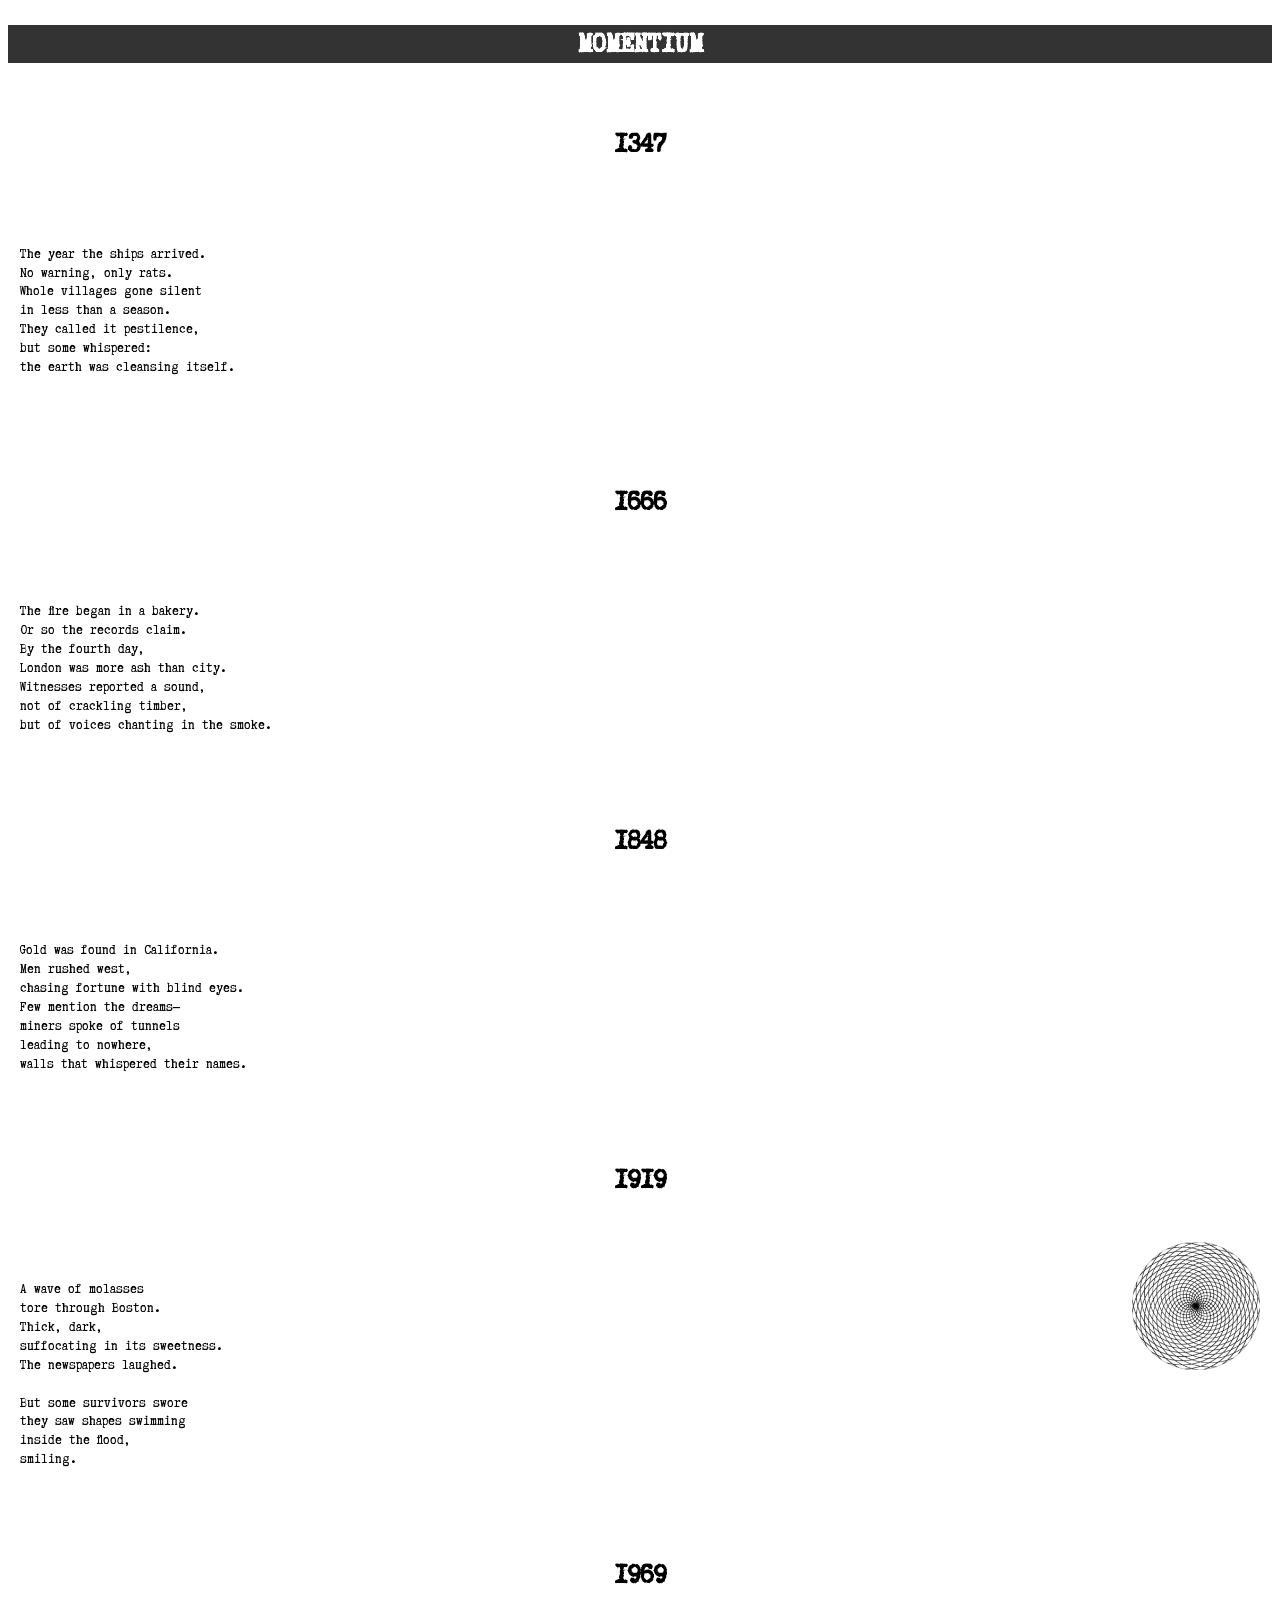
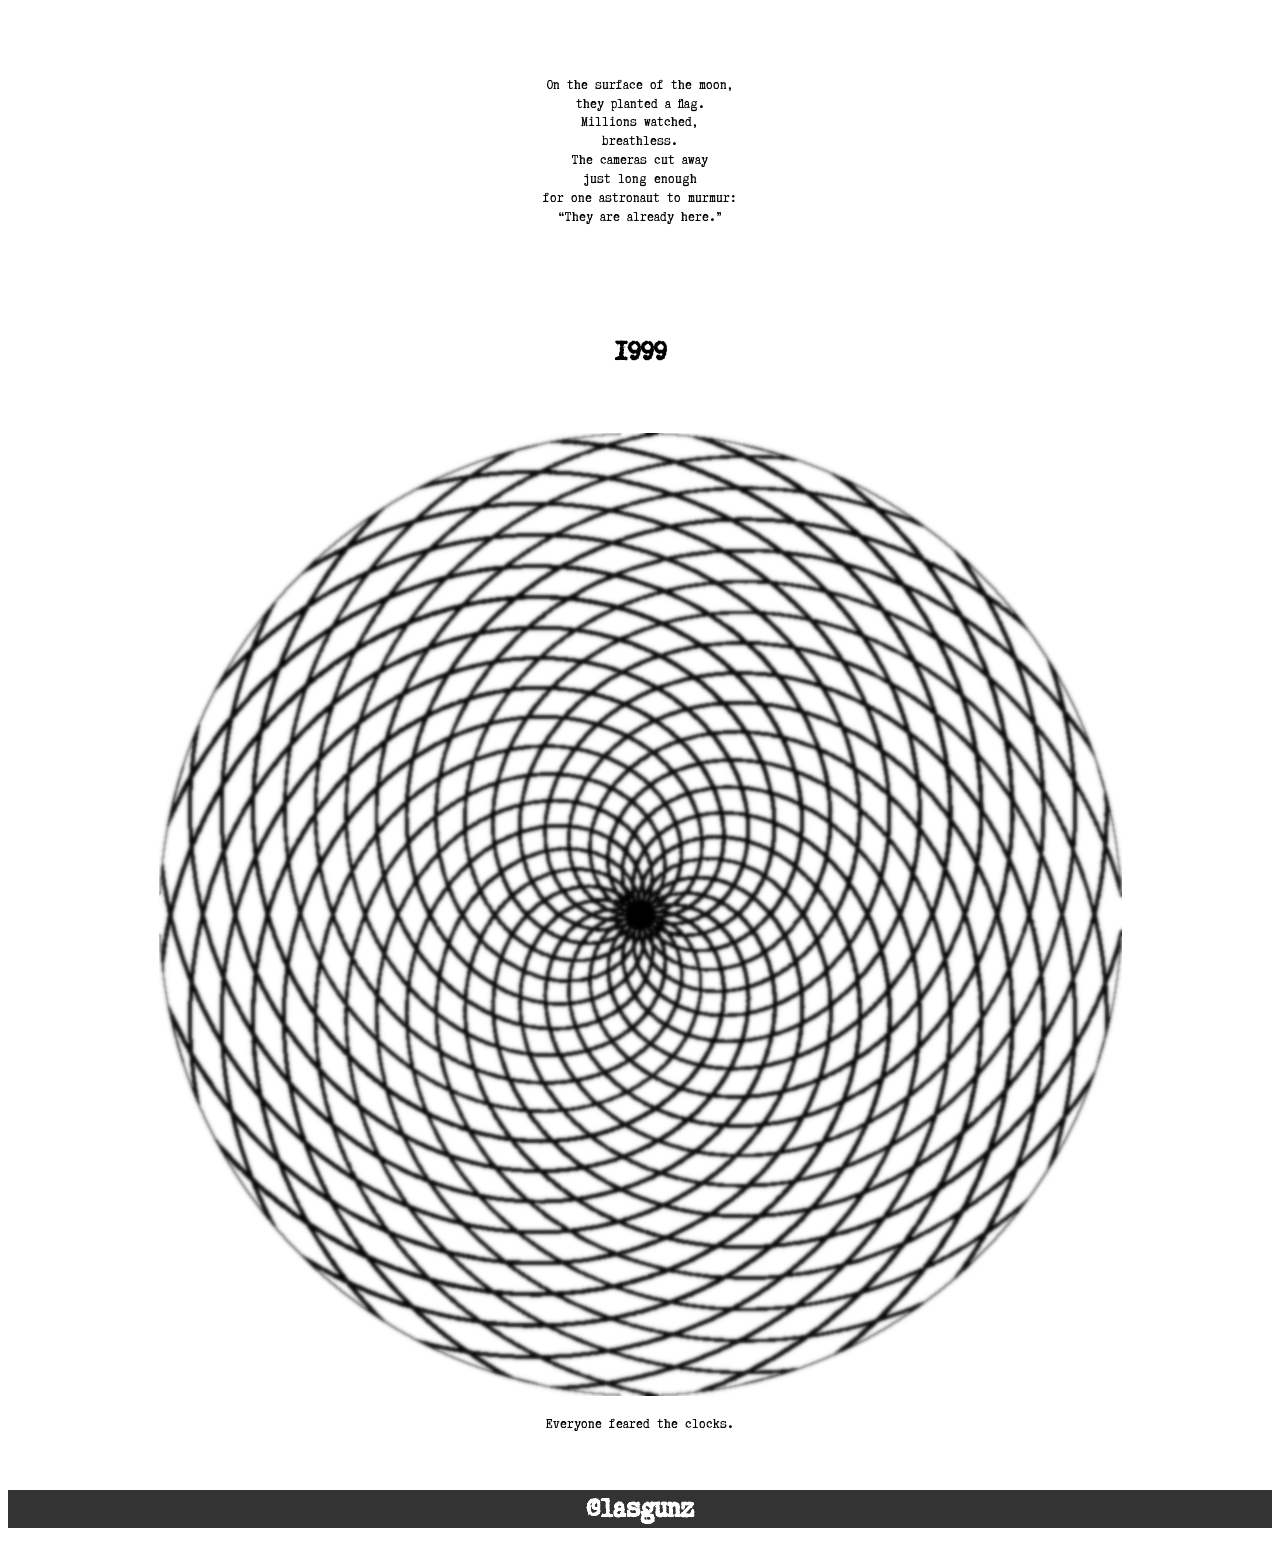
==== zines/Momentium/Momentium.html @ e8995d37 "Add files via upload" ====
<!doctype html>
<html lang="en">
<head>
  <meta charset="utf-8" />
  <title>Momentium Zine</title>
  <meta name="viewport" content="width=device-width, initial-scale=1">
  <meta name="description" content="Short one-paragraph description of this zine. It is indeed a Zine.">
<meta name="zine:cover" content="covers/cover.jpg">
  <link rel="stylesheet" href="../../zine.css">
  <style>
  /* load your typewriter font */
  @font-face {
    font-family: "poem-font";
    src: url("TTWPGOTT.ttf") format("truetype");
	font-style: normal;
	font-display: swap;
  }
  
  .zine { font-family: "poem-font", monospace; }

  body {
    line-height: 1.25;  /* keep it airy */
  }
  
  p, pre { font-family: poem-font, monospace; font-size: 4mm; text-align: justify;}
  h1 { font-family: poem-font, monospace; font-size: 8mm; }
  
  article pre {
    white-space: pre-wrap;
    overflow-wrap: anywhere;
    margin: 0;
    padding: 0.75rem;
    box-sizing: border-box;
  }

  @media print {
    article pre {
      font-size: 4mm;   /* stays fixed for print */
      padding: 1rem;    /* extra margin space when printing */
    }
  }
  </style>
</head>
<body>
  <main class="zine">

    <!-- Page 1 -->
    <article style="background: url(image.png) center center/cover no-repeat;   filter: grayscale(0.9) brightness(1.5); ">
      <h1 style="grid-area: 3/3/7/14; display: flex; justify-content: center; align-items: center; background-color: #222; color: #eee;">MOMENTIUM</h1>
    </article>

    <!-- Page 2 -->
    <article>
      <pre style="grid-area:1/1/15/21;">
<h1 style="text-align: center">1347</h1>


The year the ships arrived.
No warning, only rats.
Whole villages gone silent
in less than a season.
They called it pestilence,
but some whispered:
the earth was cleansing itself.

      </pre>
    </article>

    <!-- Page 3 -->
    <article>
      <pre style="grid-area:1/1/15/21;">
	  <h1 style="text-align: center">1666</h1>
	  
	  
The fire began in a bakery.
Or so the records claim.
By the fourth day,
London was more ash than city.
Witnesses reported a sound,
not of crackling timber,
but of voices chanting in the smoke.
      </pre>
    </article>

    <!-- Page 4 -->
    <article>
      <pre style="grid-area:1/1/15/21; ">
	  <h1 style="text-align: center">1848</h1>


Gold was found in California.
Men rushed west,
chasing fortune with blind eyes.
Few mention the dreams—
miners spoke of tunnels
leading to nowhere,
walls that whispered their names.
      </pre>
    </article>

    <!-- Page 5 -->
    <article>
      <pre style="grid-area:1/1/15/21; text-align: left">
	  <h1 style="text-align: center">1919</h1>
	  		<img
		  src="image.png"
		  alt="short descriptive alt text"
		  style="
			float: right;
			width: 30%;         /* or a fixed max-width (e.g., 8rem) */
			max-width: 8rem;    /* caps size on wide pages */
			height: auto;
			margin: 0 0 .5rem .75rem;  /* space between image and text */
			object-fit: contain;
			shape-outside: inset(0 round .25rem); /* smoother wrap (supported in modern browsers) */
			clip-path: inset(0 round .25rem);     /* matches rounded wrap shape */
			filter: grayscale(0.9) brightness(1.5);
		  "
		/>
		
A wave of molasses
tore through Boston.
Thick, dark,
suffocating in its sweetness.
The newspapers laughed.

But some survivors swore
they saw shapes swimming
inside the flood,
smiling.
      </pre>
    </article>

    <!-- Page 6 -->
    <article>
      <pre style="grid-area:1/1/15/21; padding:0.75rem; box-sizing:border-box; text-align: center;">
	  <h1 style="text-align: center">1969</h1>


On the surface of the moon,
they planted a flag.
Millions watched,
breathless.
The cameras cut away
just long enough
for one astronaut to murmur:
“They are already here.”
<div style="clear: both;"></div>
      </pre>
    </article>

    <!-- Page 7 -->
    <article>
      <pre style="grid-area:1/1/15/21; text-align: center;">
	  <h1 style="text-align: center">1999</h1>
    <img
      src="image.png"
      alt="short descriptive alt text"
	  style="
		max-width: 80%;
		max-height: 80%;
		width: auto;
		height: auto;
		object-fit: contain;
		display: block;
		margin: 0 auto;   /* centers it horizontally */
		filter: grayscale(0.9) brightness(1.5);
		"
    />
Everyone feared the clocks.
      </pre>
    </article>

    <!-- Page 8 (Back Cover) -->
      </article>

      <article style="background: url(image.png) center center/cover no-repeat; filter: grayscale(0.9) brightness(1.5);">
	  <h1 style="grid-area: 11/3/13/14; display: flex; justify-content: center; align-items: center; background-color: #222; color: #eee;">@lasgunz</h1>

      </article>

  </main>
</body>
</html>
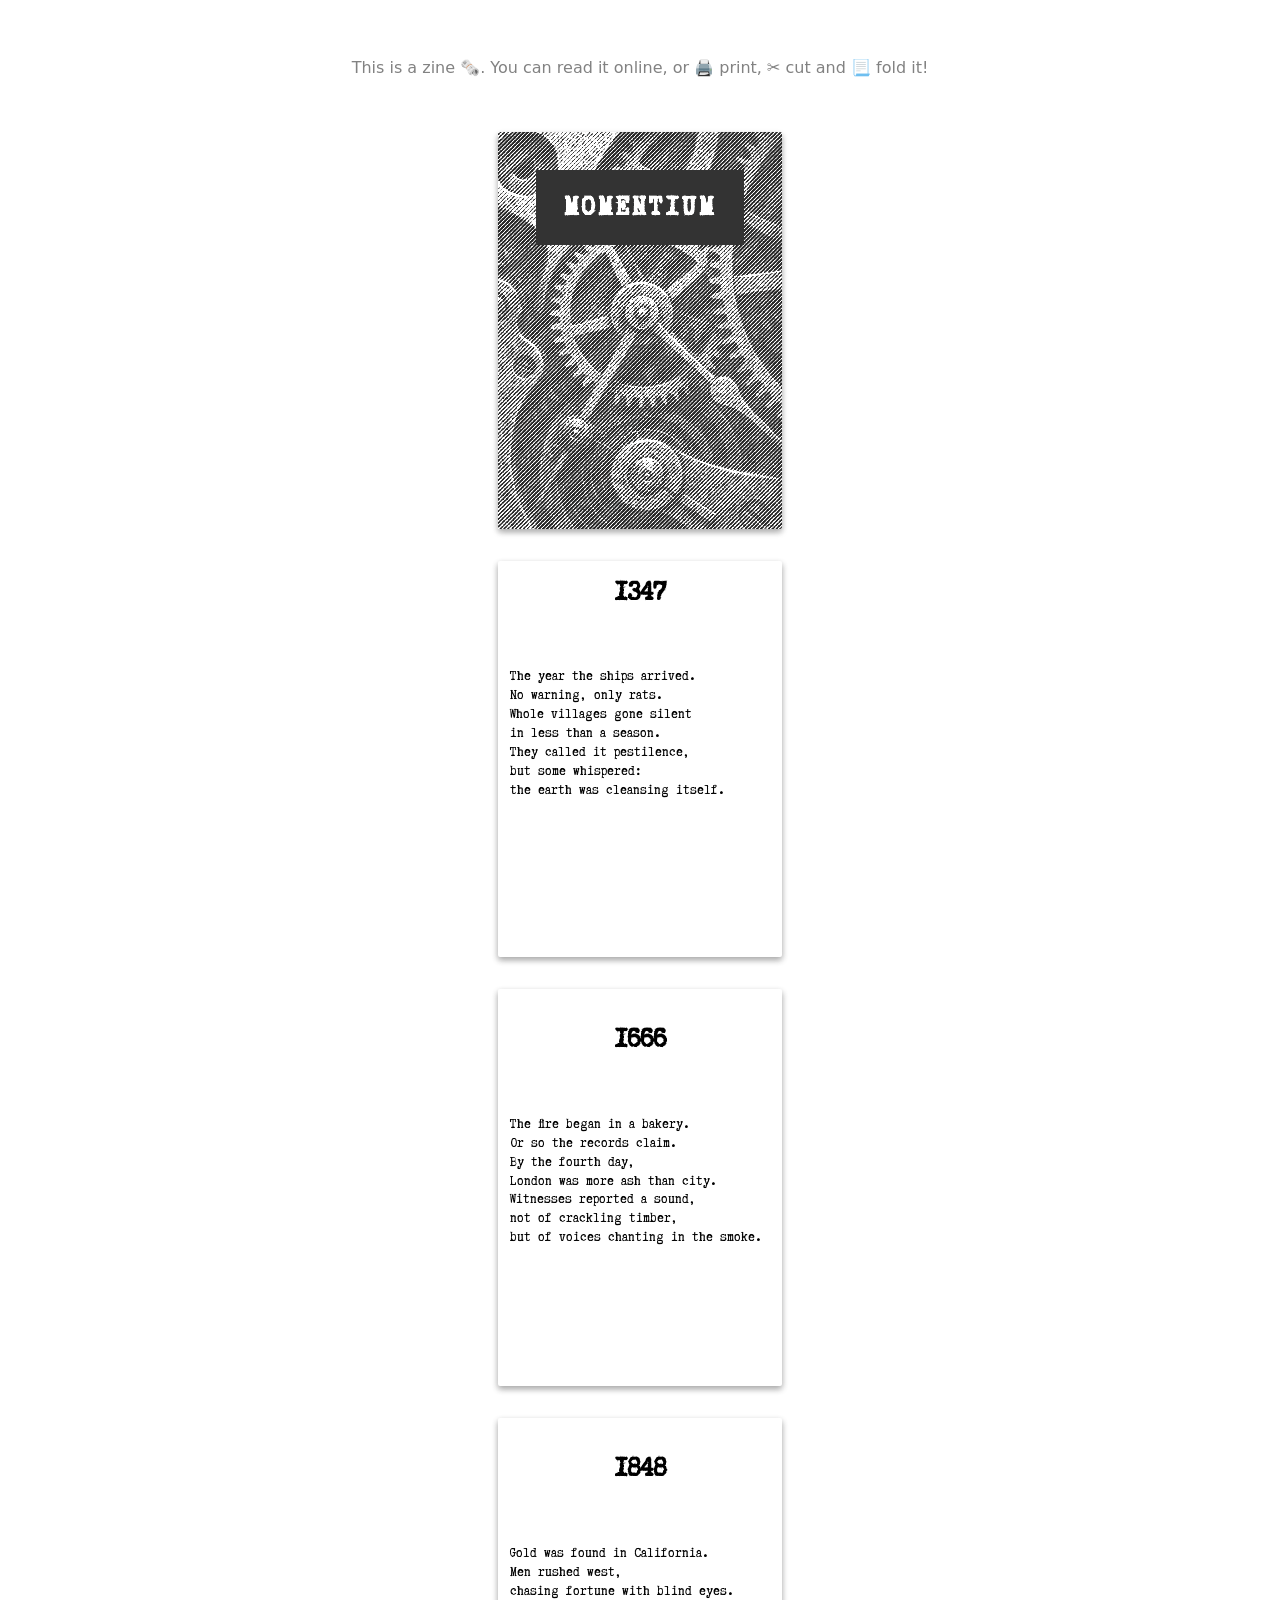
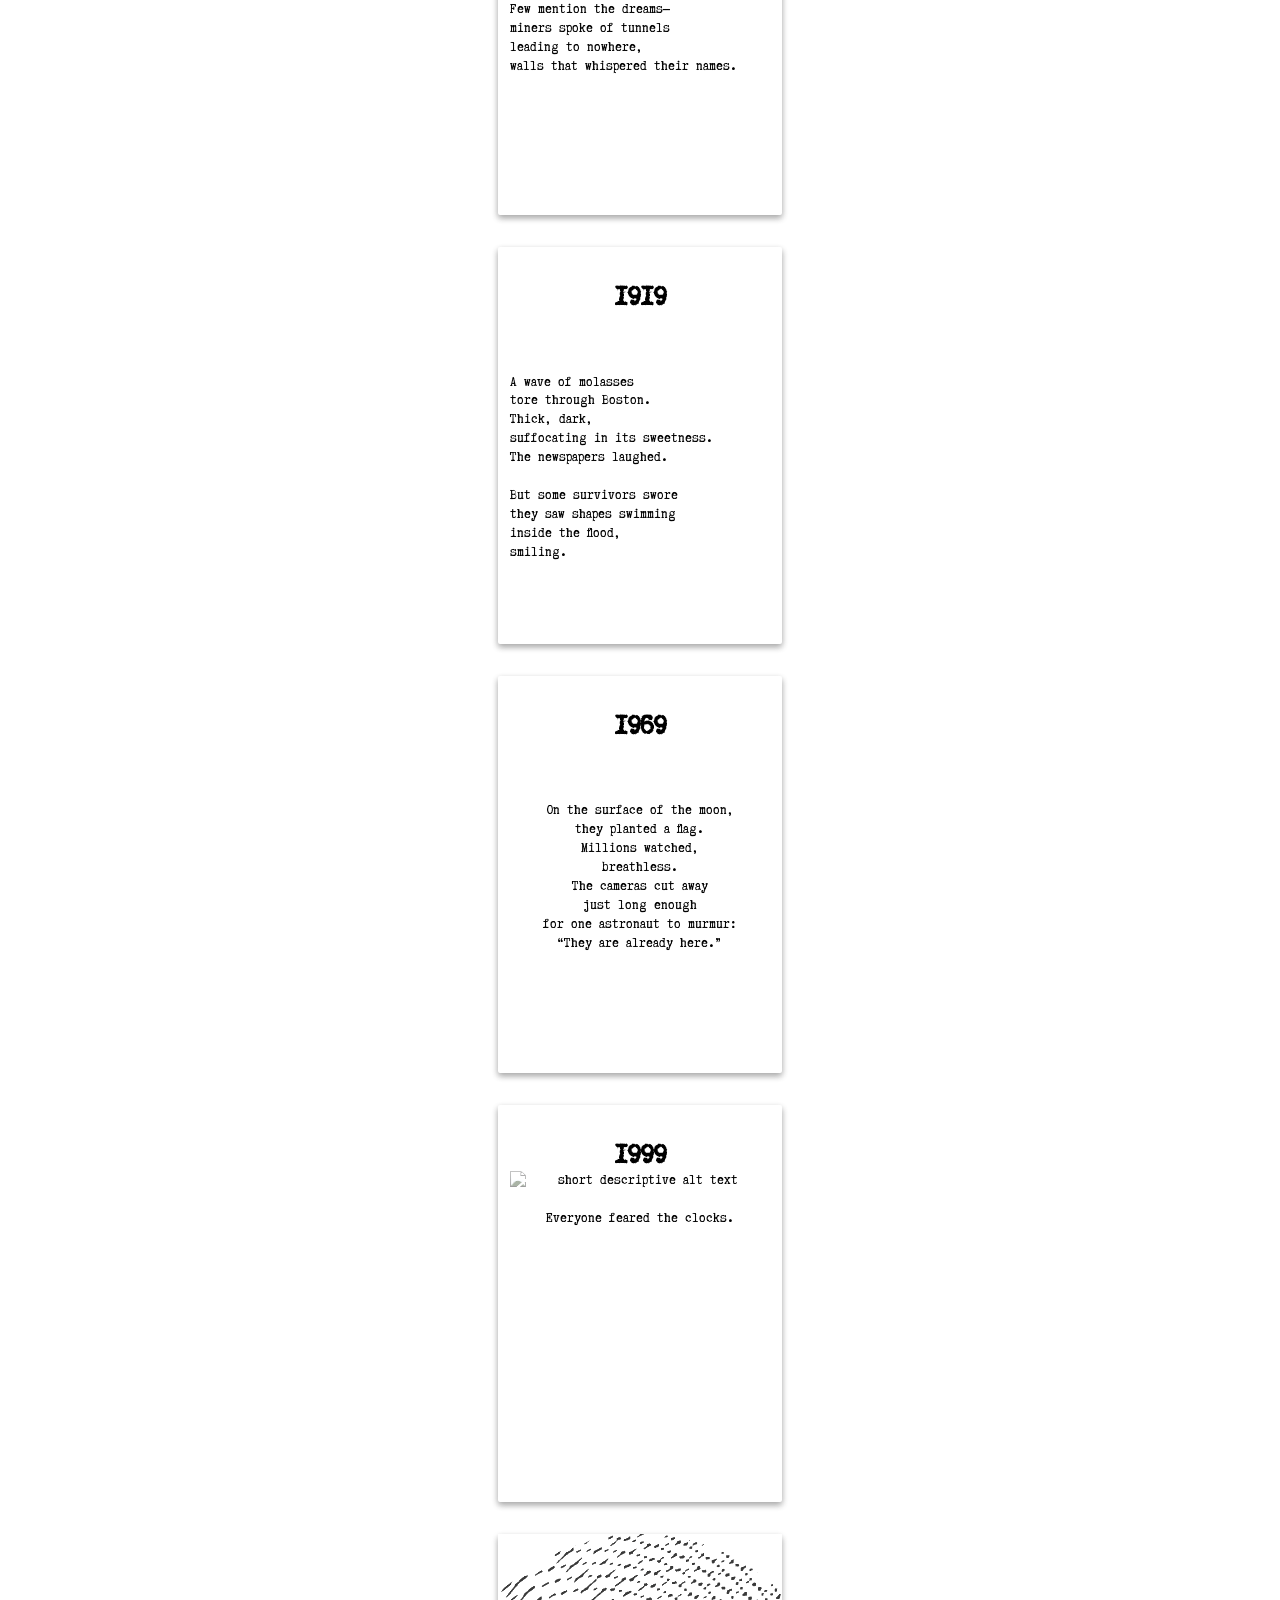
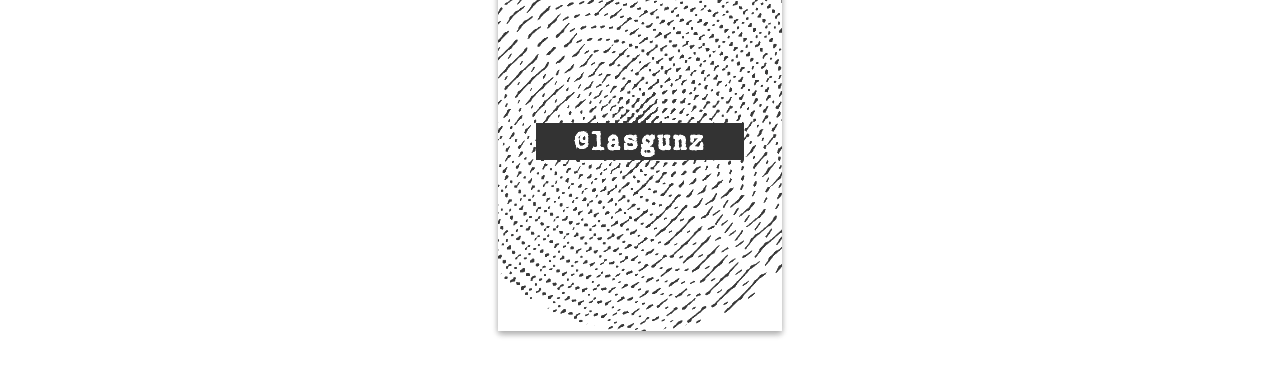
==== commit fe326dd3: "Add files via upload" ====
--- a/zines/Momentium/Momentium.html
+++ b/zines/Momentium/Momentium.html
@@ -5,7 +5,6 @@
   <title>Momentium Zine</title>
   <meta name="viewport" content="width=device-width, initial-scale=1">
   <meta name="description" content="Short one-paragraph description of this zine. It is indeed a Zine.">
-<meta name="zine:cover" content="covers/cover.jpg">
   <link rel="stylesheet" href="../../zine.css">
   <style>
   /* load your typewriter font */
@@ -45,8 +44,8 @@
   <main class="zine">
 
     <!-- Page 1 -->
-    <article style="background: url(image.png) center center/cover no-repeat;   filter: grayscale(0.9) brightness(1.5); ">
-      <h1 style="grid-area: 3/3/7/14; display: flex; justify-content: center; align-items: center; background-color: #222; color: #eee;">MOMENTIUM</h1>
+    <article style="background: url(front3.png) center center/cover no-repeat;   filter: grayscale(0.9) brightness(1.5); ">
+      <h1 style="grid-area: 3/3/7/14; display: flex; justify-content: center; align-items: center; background-color: #222; color: #eee; letter-spacing: 0.1em;">MOMENTIUM</h1>
     </article>
 
     <!-- Page 2 -->
@@ -102,21 +101,7 @@
     <article>
       <pre style="grid-area:1/1/15/21; text-align: left">
 	  <h1 style="text-align: center">1919</h1>
-	  		<img
-		  src="image.png"
-		  alt="short descriptive alt text"
-		  style="
-			float: right;
-			width: 30%;         /* or a fixed max-width (e.g., 8rem) */
-			max-width: 8rem;    /* caps size on wide pages */
-			height: auto;
-			margin: 0 0 .5rem .75rem;  /* space between image and text */
-			object-fit: contain;
-			shape-outside: inset(0 round .25rem); /* smoother wrap (supported in modern browsers) */
-			clip-path: inset(0 round .25rem);     /* matches rounded wrap shape */
-			filter: grayscale(0.9) brightness(1.5);
-		  "
-		/>
+
 		
 A wave of molasses
 tore through Boston.
@@ -154,17 +139,17 @@
       <pre style="grid-area:1/1/15/21; text-align: center;">
 	  <h1 style="text-align: center">1999</h1>
     <img
-      src="image.png"
+      src="watch.png"
       alt="short descriptive alt text"
 	  style="
-		max-width: 80%;
-		max-height: 80%;
+		max-width: 105%;
+		max-height: 105%;
 		width: auto;
 		height: auto;
 		object-fit: contain;
 		display: block;
-		margin: 0 auto;   /* centers it horizontally */
-		filter: grayscale(0.9) brightness(1.5);
+		margin: -40px auto 0; /* negative top margin pulls it up */
+		filter: grayscale(0.9) brightness(1.2);
 		"
     />
 Everyone feared the clocks.
@@ -175,7 +160,7 @@
       </article>
 
       <article style="background: url(image.png) center center/cover no-repeat; filter: grayscale(0.9) brightness(1.5);">
-	  <h1 style="grid-area: 11/3/13/14; display: flex; justify-content: center; align-items: center; background-color: #222; color: #eee;">@lasgunz</h1>
+	  <h1 style="grid-area: 11/3/13/14; display: flex; justify-content: center; align-items: center; background-color: #222; color: #eee; letter-spacing: 0.1em;">@lasgunz</h1>
 
       </article>
 
--- a/zine.css
+++ b/zine.css
@@ -0,0 +1,63 @@
+/* Minimal CSS reset */
+* { margin: 0; padding: 0; box-sizing: border-box; }
+
+/* Common styles: zine is a grid with some gap between pages */
+.zine { display: grid; padding: 1mm; gap: 2mm; }
+/* Pages are also 21x15 grids to roughly fit A4/Letter aspect ratio */
+.zine > * {
+	display: grid;
+	grid-template-columns: repeat(15, 5mm);
+	grid-template-rows: repeat(21, 5mm);
+	background-color: white;
+	width: 75mm;         /* 15 × 5mm */
+	height: 105mm;       /* 21 × 5mm */
+	overflow: hidden;    /* prevent accidental expansion */
+}
+
+@media (prefers-color-scheme: dark) { body { background-color: #424242; } }
+
+@media screen {
+	/* On screen all pages go vertically in the middle of the screen */
+	.zine {
+		grid-template-areas: "p1" "p2" "p3" "p4" "p5" "p6" "p7" "p8";
+		justify-items: center;
+		gap: 2rem;
+		margin: 2rem;
+	}
+	.zine::before {
+		font-family: system-ui, sans-serif;
+		content: "This is a zine 🗞️. You can read it online, or 🖨️ print, ✂️ cut and 📃 fold it!";
+		/*position: fixed;*/
+		/*display: block;*/
+		/*right: 1rem;*/
+		/*top: 1rem;*/
+		/*width: 10rem;*/
+		padding: 1rem 2rem;
+		line-height: 2rem;
+		color: #828282;
+	}
+	/* Pages drop shadow to appear natural */
+	.zine > * {
+		border-radius: 2px;
+		box-shadow: 0 3px 6px rgba(0,0,0,0.16), 0 3px 6px rgba(0,0,0,0.23);
+	}
+}
+
+@media print {
+	/* 8-page zine should be printed in landscape mode with no additional margins */
+	@page { size: landscape; margin: 0; bleed: 0; }
+	/* Zine has strange page ordering to make folding possible */
+	.zine { width: 100vw; height: 100vh; grid-template-areas: "p5 p4 p3 p2" "p6 p7 p8 p1"; }
+	/* Some pages have to be flipped 180 degrees */
+	.zine > :nth-child(5), .zine > :nth-child(4), .zine > :nth-child(3), .zine > :nth-child(2) {
+		transform: rotate(180deg);
+	}
+	.zine :nth-child(1) { grid-area: p1; }
+	.zine :nth-child(2) { grid-area: p2; }
+	.zine :nth-child(3) { grid-area: p3; }
+	.zine :nth-child(4) { grid-area: p4; }
+	.zine :nth-child(5) { grid-area: p5; }
+	.zine :nth-child(6) { grid-area: p6; }
+	.zine :nth-child(7) { grid-area: p7; }
+	.zine :nth-child(8) { grid-area: p8; }
+}
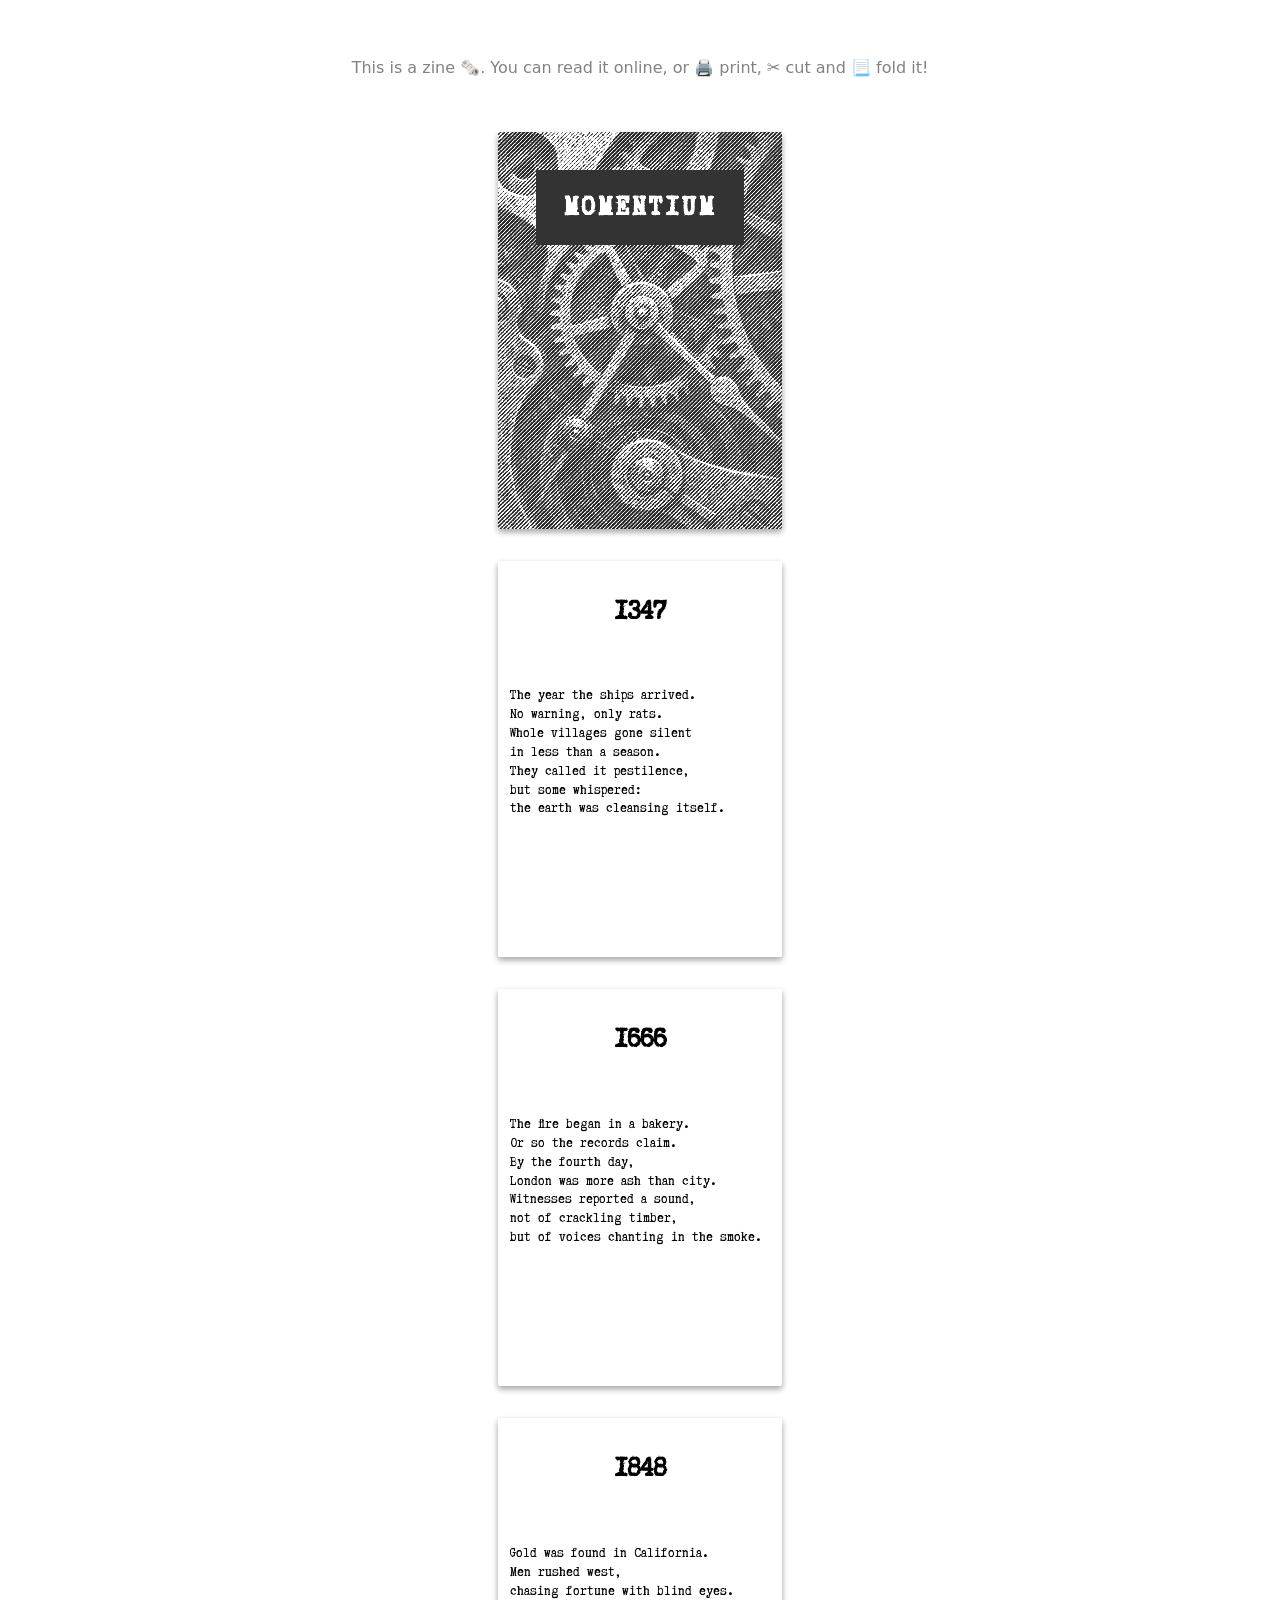
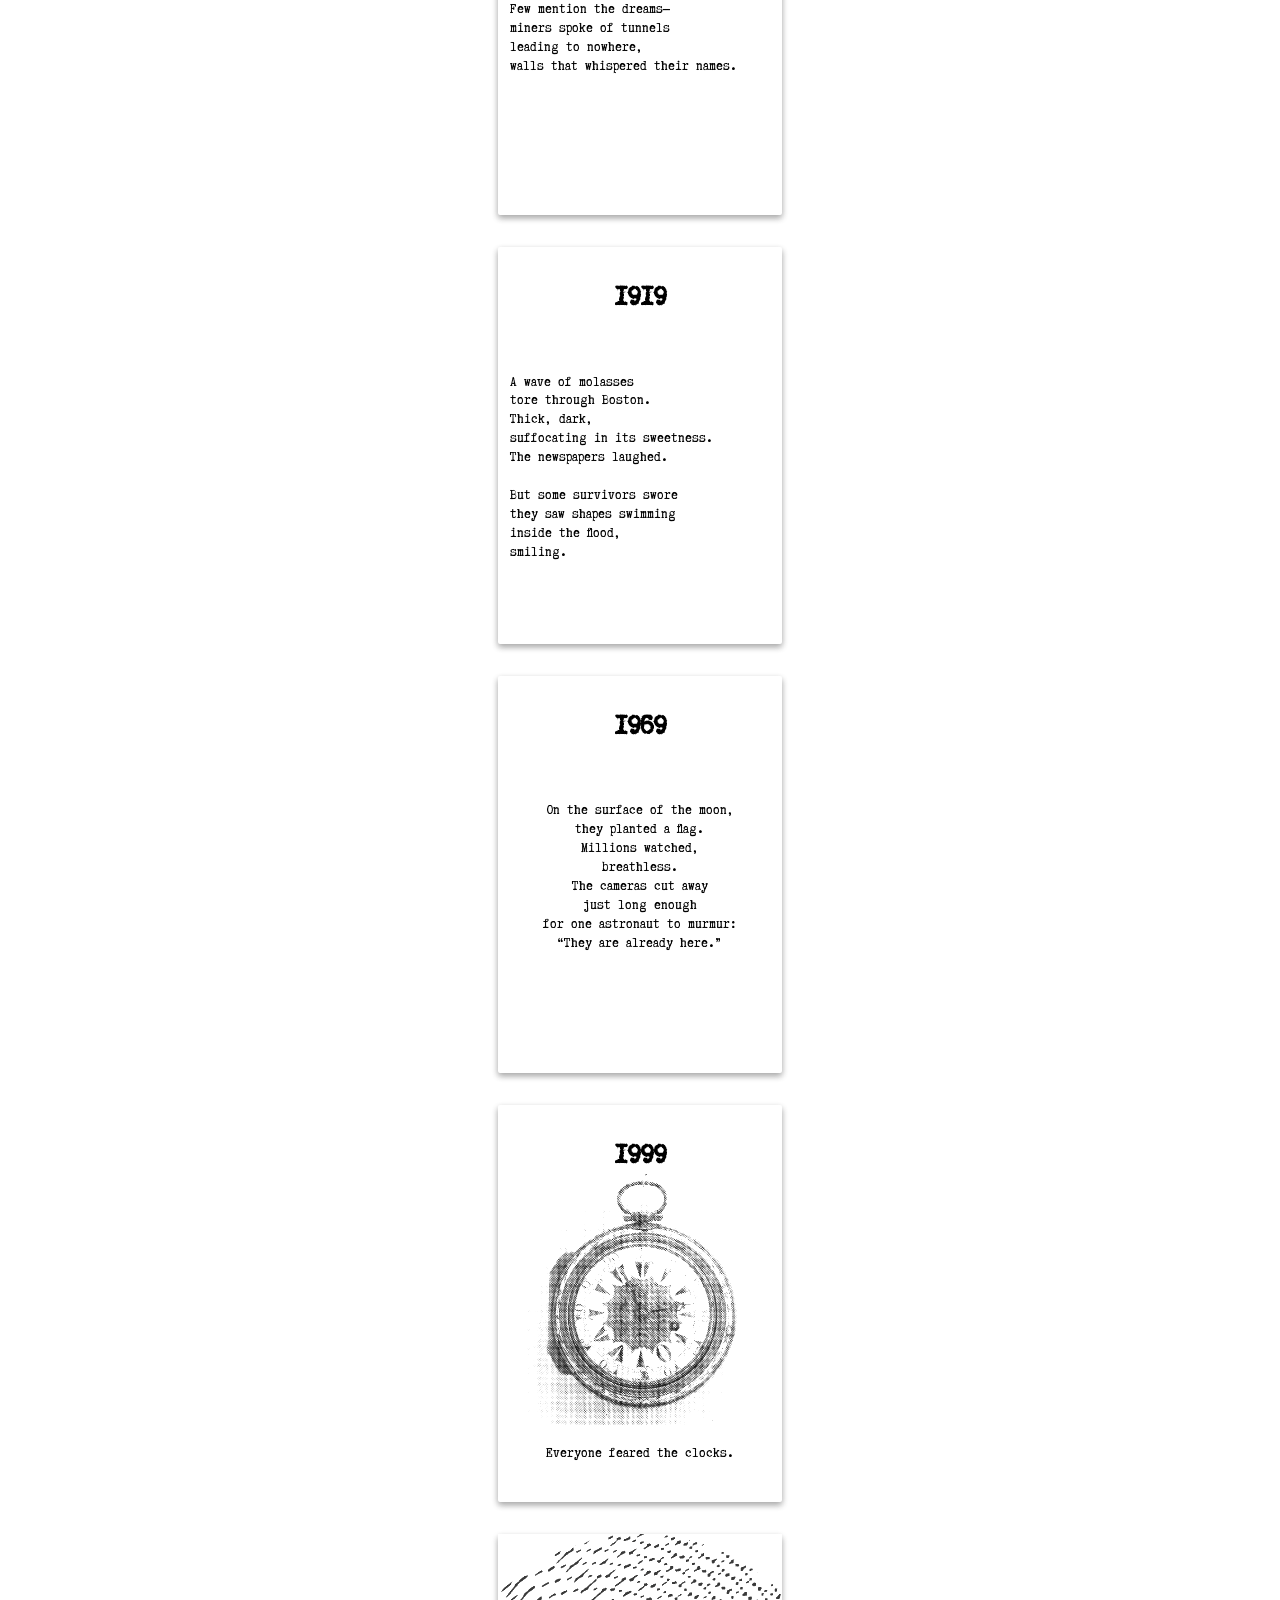
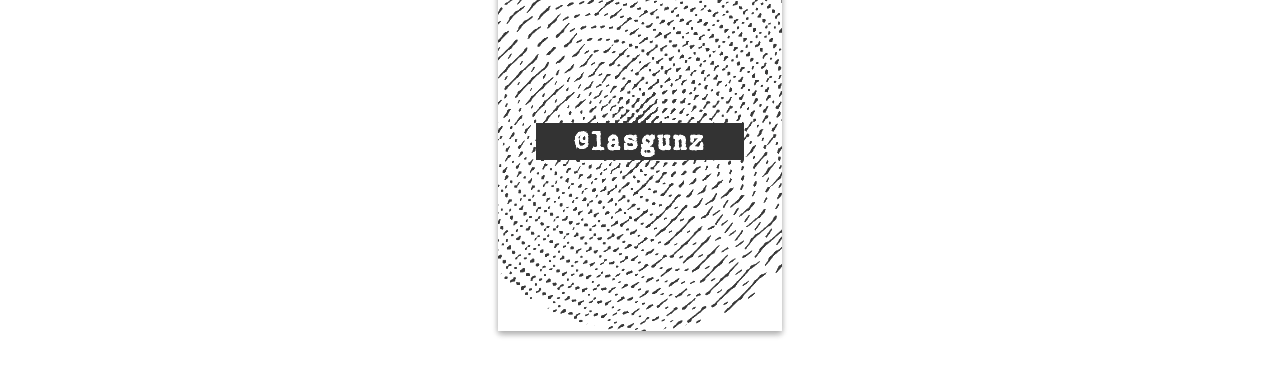
==== commit 5ee7b621: "Add files via upload" ====
--- a/zines/Momentium/Momentium.html
+++ b/zines/Momentium/Momentium.html
@@ -51,7 +51,7 @@
     <!-- Page 2 -->
     <article>
       <pre style="grid-area:1/1/15/21;">
-<h1 style="text-align: center">1347</h1>
+	  <h1 style="text-align: center">1347</h1>
 
 
 The year the ships arrived.
@@ -138,20 +138,20 @@
     <article>
       <pre style="grid-area:1/1/15/21; text-align: center;">
 	  <h1 style="text-align: center">1999</h1>
-    <img
-      src="watch.png"
-      alt="short descriptive alt text"
-	  style="
-		max-width: 105%;
-		max-height: 105%;
-		width: auto;
-		height: auto;
-		object-fit: contain;
-		display: block;
-		margin: -40px auto 0; /* negative top margin pulls it up */
-		filter: grayscale(0.9) brightness(1.2);
-		"
-    />
+<img
+  src="watch.png"
+  alt="short descriptive alt text"
+  style="
+	max-width: 105%;
+	max-height: 105%;
+	width: auto;
+	height: auto;
+	object-fit: contain;
+	display: block;
+	margin: -20px auto 0; /* negative top margin pulls it up */
+	filter: grayscale(0.9) brightness(1.2);
+	"
+/>
 Everyone feared the clocks.
       </pre>
     </article>
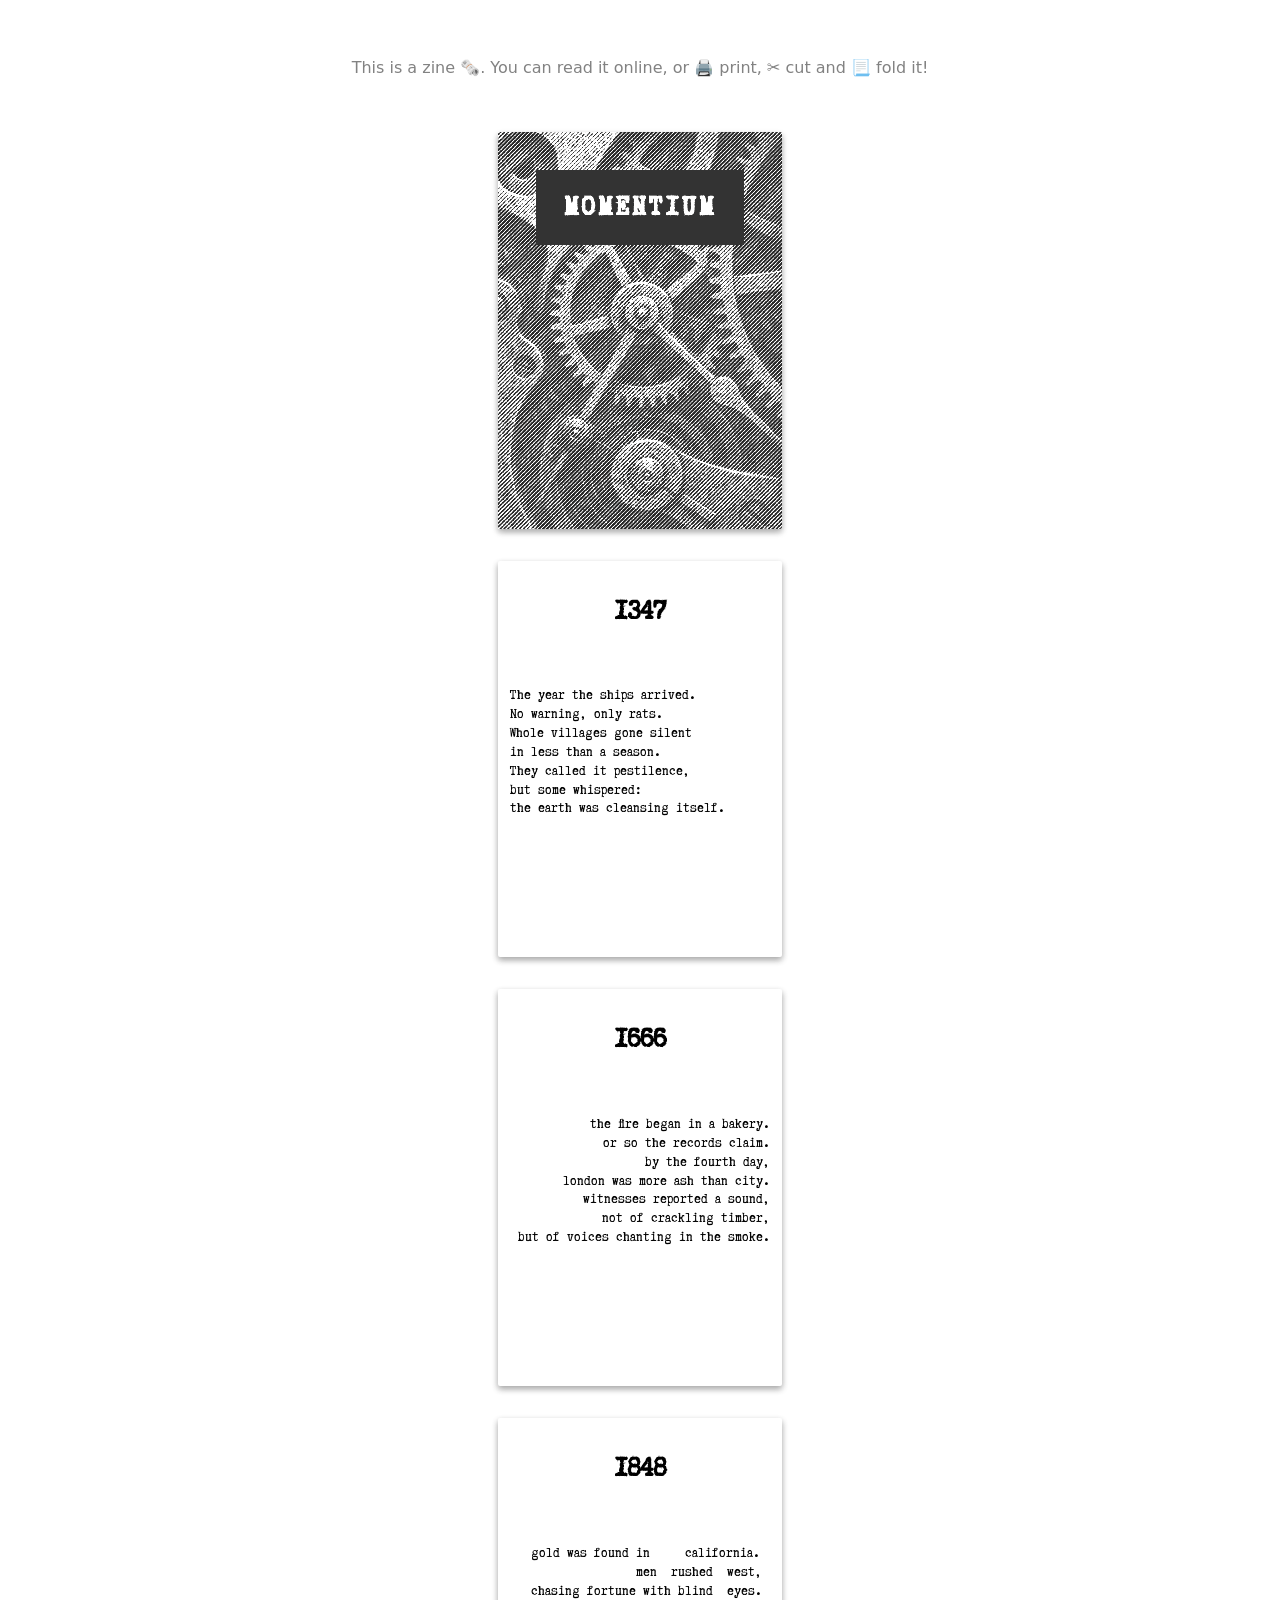
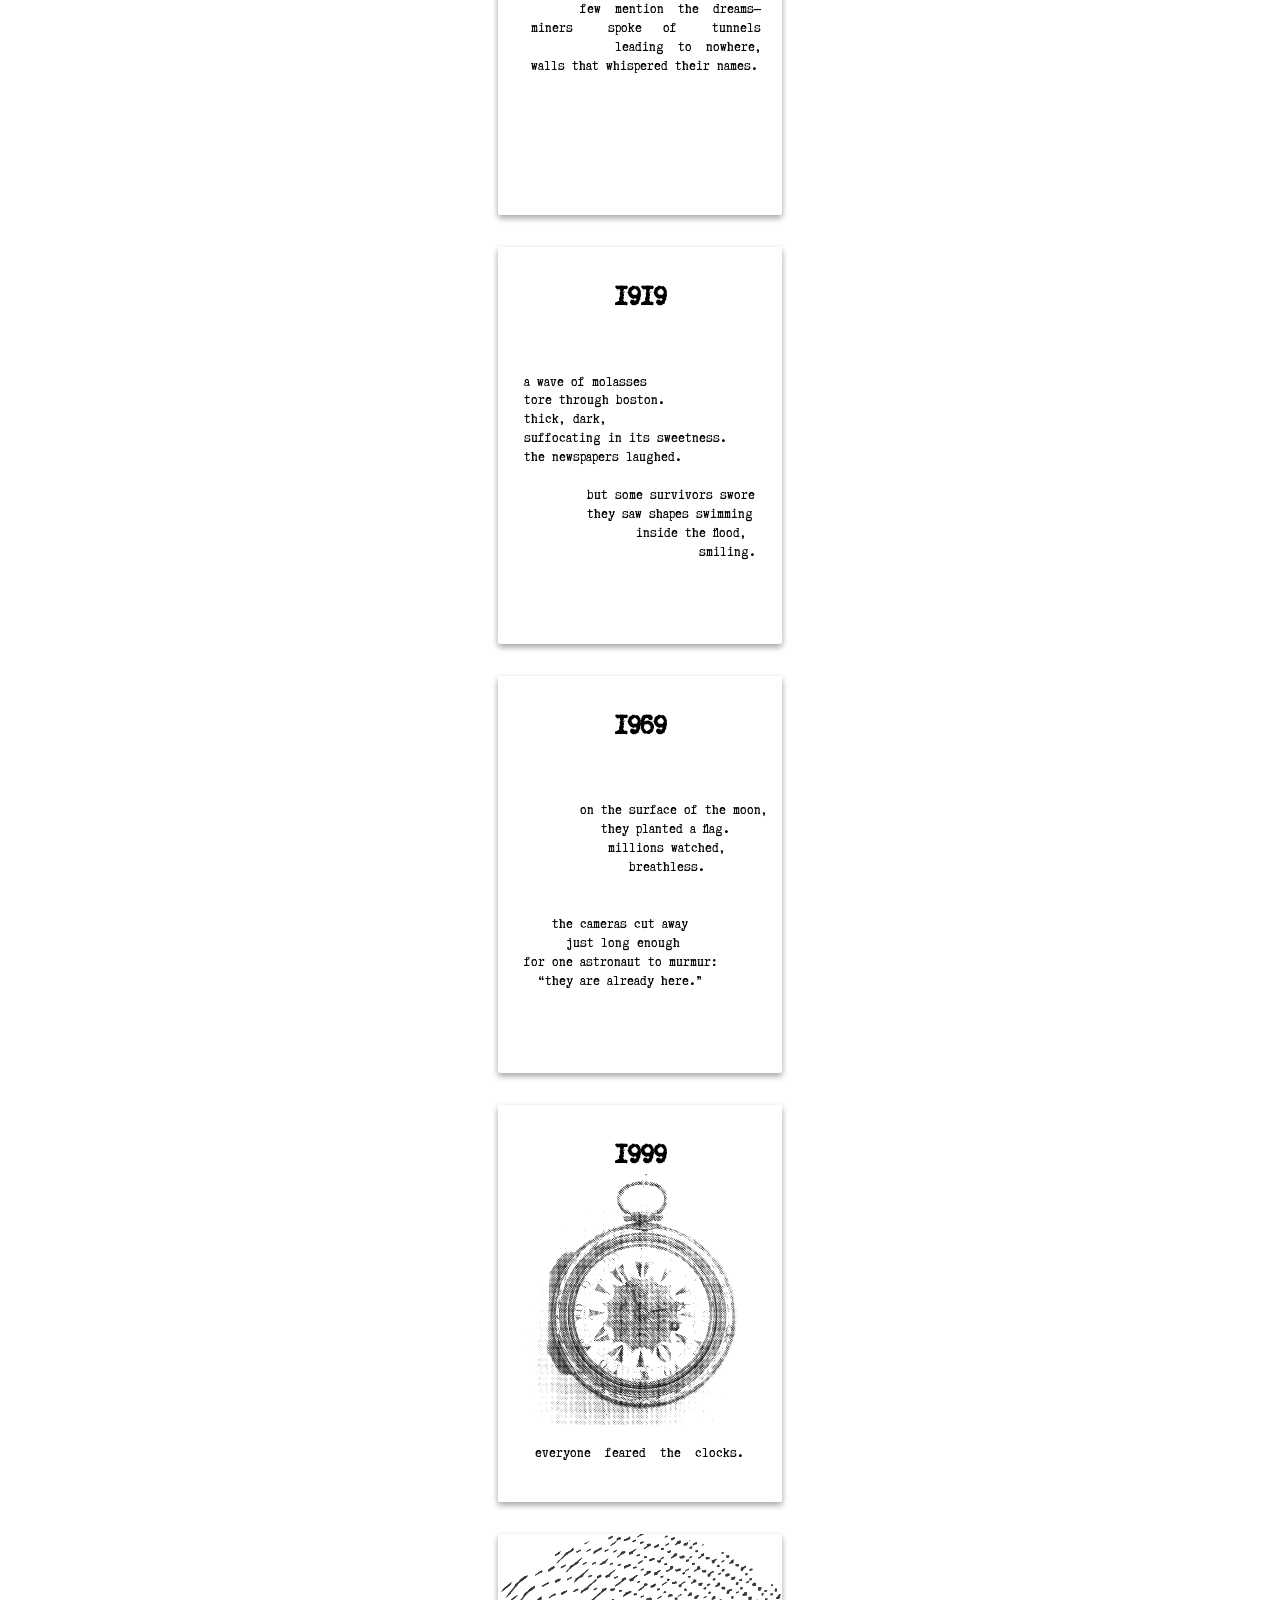
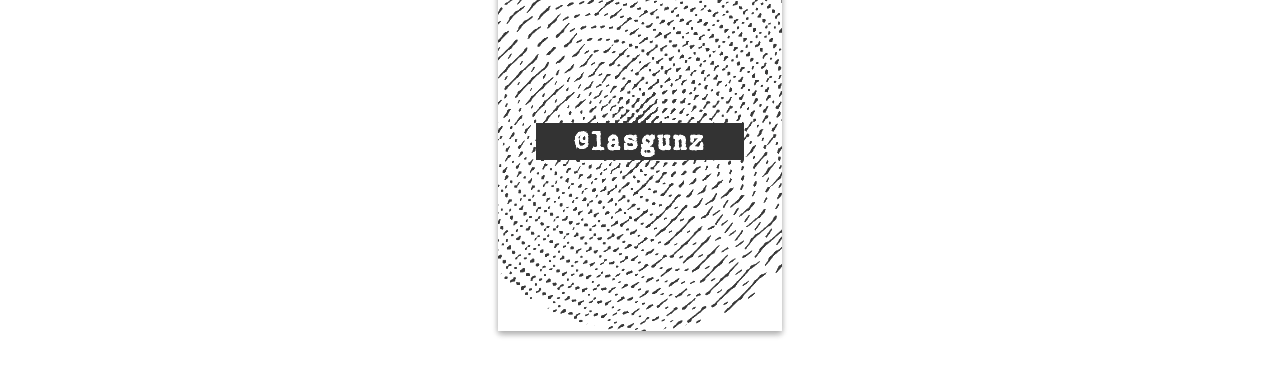
==== commit b3f8036e: "Add files via upload" ====
--- a/zines/Momentium/Momentium.html
+++ b/zines/Momentium/Momentium.html
@@ -67,15 +67,15 @@
 
     <!-- Page 3 -->
     <article>
-      <pre style="grid-area:1/1/15/21;">
+      <pre style="grid-area:1/1/15/21; text-align: right;">
 	  <h1 style="text-align: center">1666</h1>
 	  
 	  
-The fire began in a bakery.
-Or so the records claim.
-By the fourth day,
-London was more ash than city.
-Witnesses reported a sound,
+the fire began in a bakery.
+or so the records claim.
+by the fourth day,
+london was more ash than city.
+witnesses reported a sound,
 not of crackling timber,
 but of voices chanting in the smoke.
       </pre>
@@ -87,50 +87,52 @@
 	  <h1 style="text-align: center">1848</h1>
 
 
-Gold was found in California.
-Men rushed west,
-chasing fortune with blind eyes.
-Few mention the dreams—
-miners spoke of tunnels
-leading to nowhere,
-walls that whispered their names.
+   gold was found in     california.
+                  men  rushed  west,
+   chasing fortune with blind  eyes.
+          few  mention  the  dreams—
+   miners     spoke   of     tunnels
+               leading  to  nowhere,
+   walls that whispered their names.
       </pre>
     </article>
 
     <!-- Page 5 -->
     <article>
-      <pre style="grid-area:1/1/15/21; text-align: left">
+      <pre style="grid-area:1/1/15/21; text-align: left;">
 	  <h1 style="text-align: center">1919</h1>
 
 		
-A wave of molasses
-tore through Boston.
-Thick, dark,
-suffocating in its sweetness.
-The newspapers laughed.
+  a wave of molasses
+  tore through boston.
+  thick, dark,
+  suffocating in its sweetness.
+  the newspapers laughed.
 
-But some survivors swore
-they saw shapes swimming
-inside the flood,
-smiling.
+           but some survivors swore
+           they saw shapes swimming
+                  inside the flood,
+                           smiling.
       </pre>
     </article>
 
     <!-- Page 6 -->
     <article>
-      <pre style="grid-area:1/1/15/21; padding:0.75rem; box-sizing:border-box; text-align: center;">
+      <pre style="grid-area:1/1/15/21; padding:0.75rem; box-sizing:border-box;">
 	  <h1 style="text-align: center">1969</h1>
 
 
-On the surface of the moon,
-they planted a flag.
-Millions watched,
-breathless.
-The cameras cut away
-just long enough
-for one astronaut to murmur:
-“They are already here.”
-<div style="clear: both;"></div>
+          on the surface of the moon,
+             they planted a flag.
+              millions watched,
+                 breathless.
+				   
+				   
+      the cameras cut away
+        just long enough
+  for one astronaut to murmur:
+    “they are already here.”
+
       </pre>
     </article>
 
@@ -152,7 +154,7 @@
 	filter: grayscale(0.9) brightness(1.2);
 	"
 />
-Everyone feared the clocks.
+everyone  feared  the  clocks.
       </pre>
     </article>
 
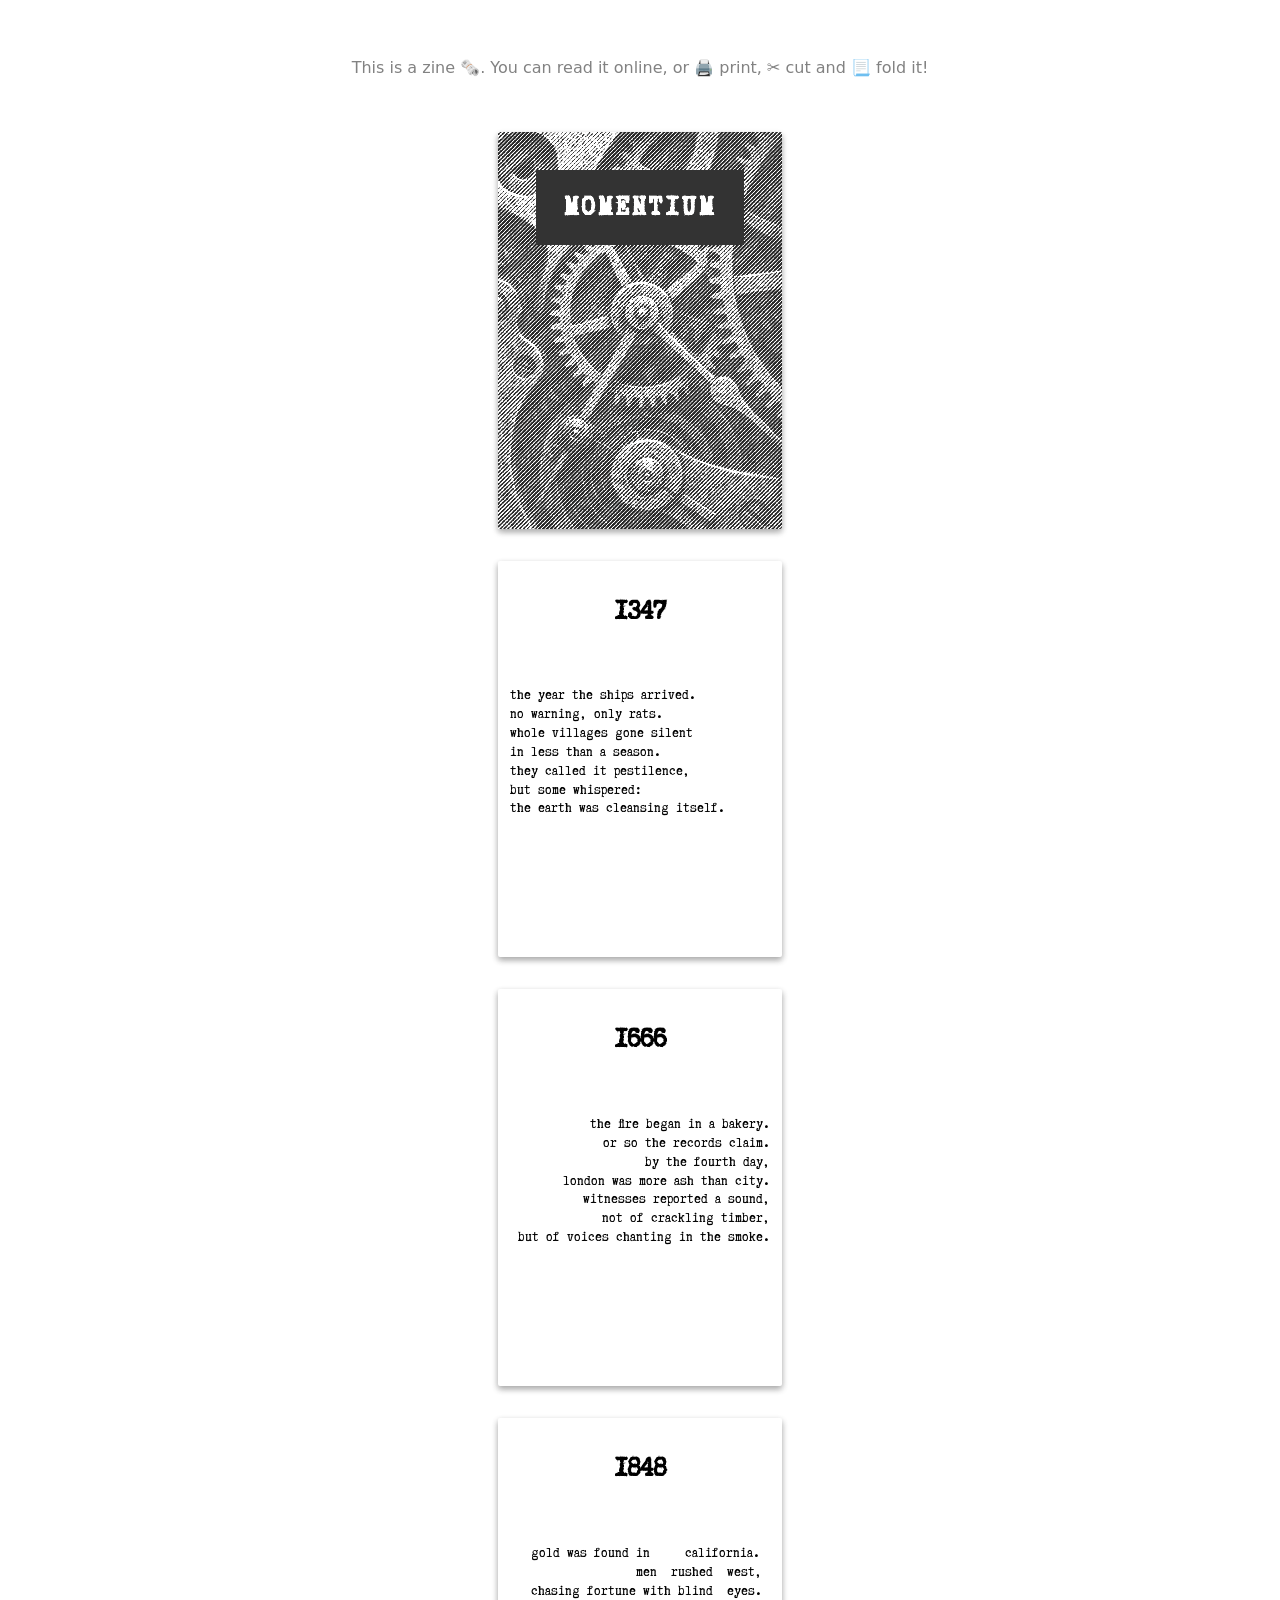
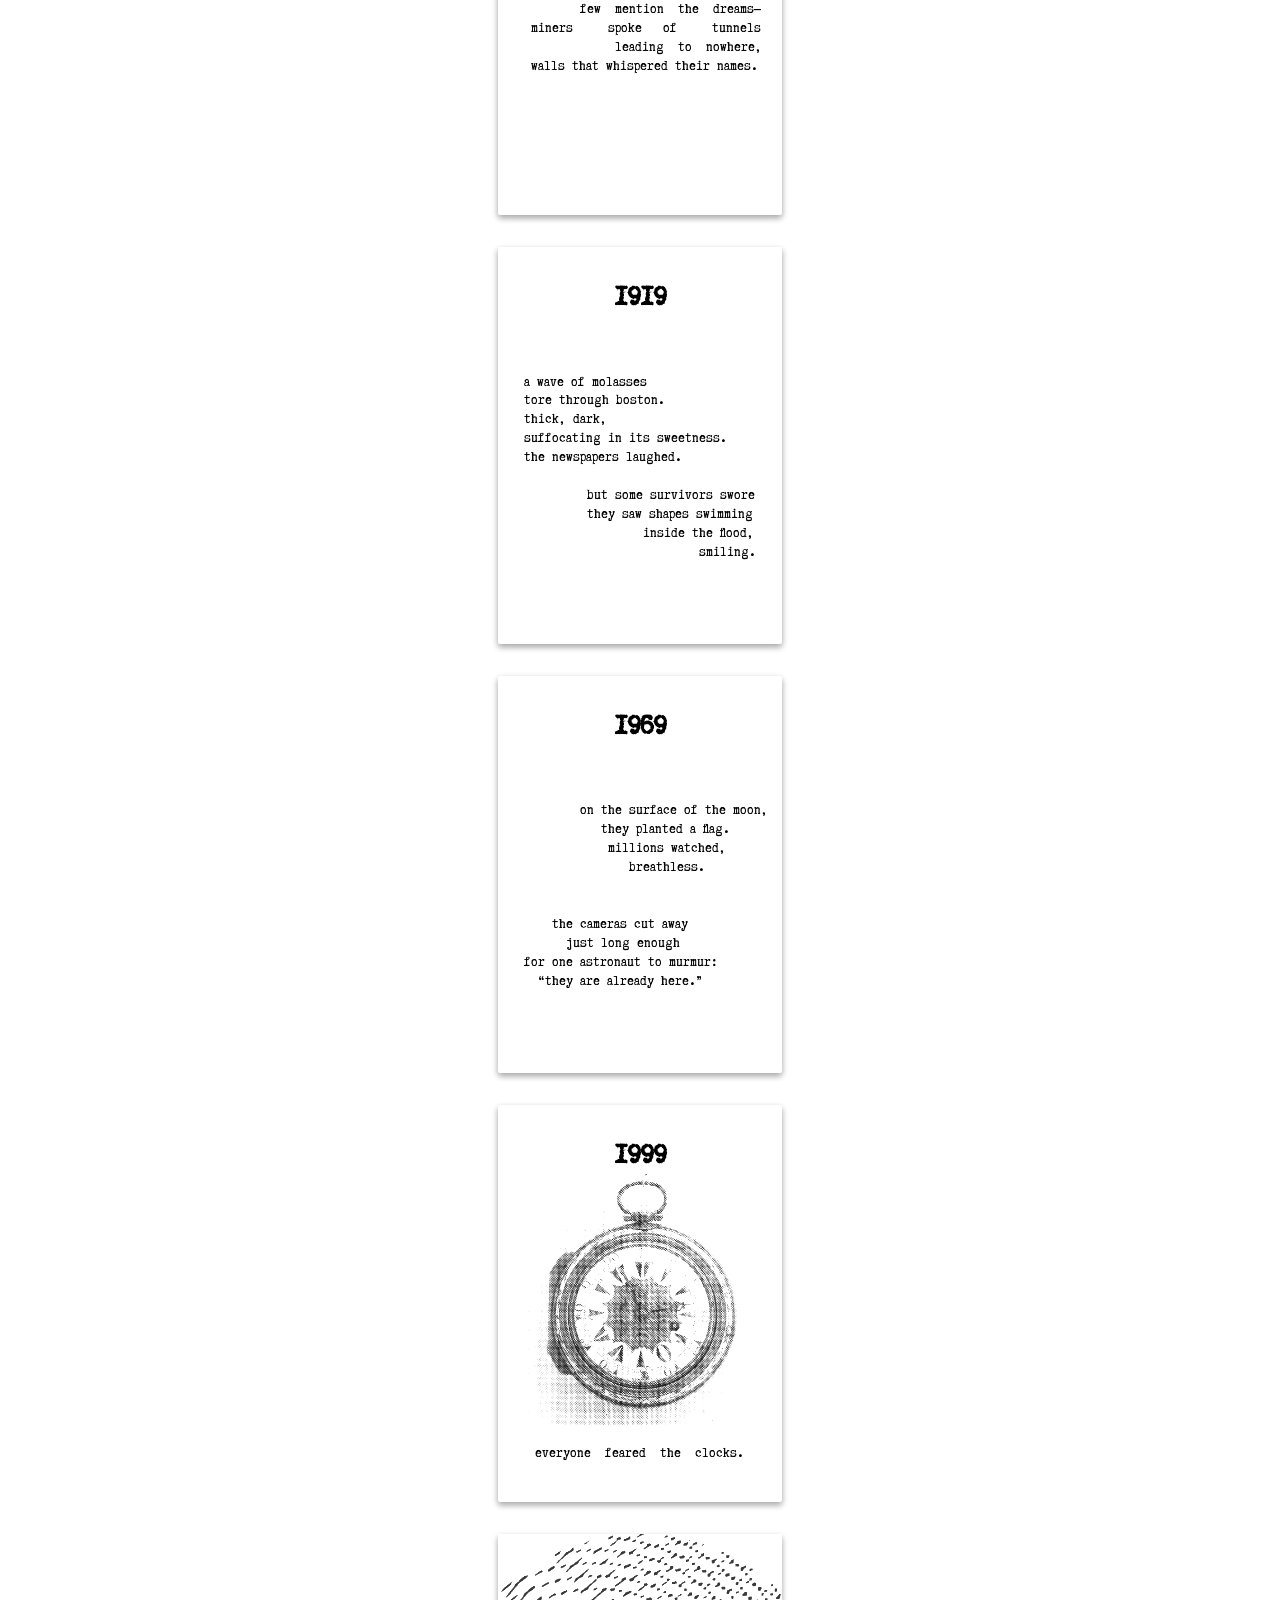
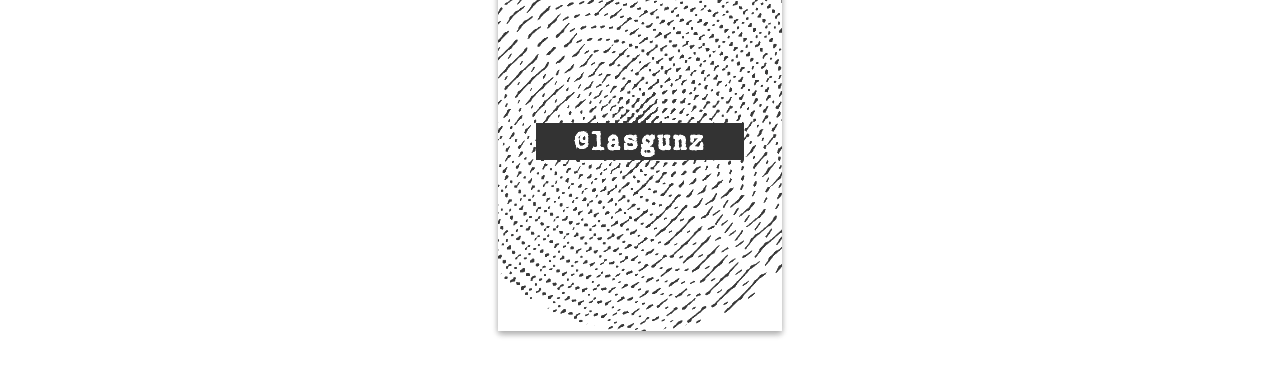
==== commit 5f74956e: "Add files via upload" ====
--- a/zines/Momentium/Momentium.html
+++ b/zines/Momentium/Momentium.html
@@ -54,11 +54,11 @@
 	  <h1 style="text-align: center">1347</h1>
 
 
-The year the ships arrived.
-No warning, only rats.
-Whole villages gone silent
+the year the ships arrived.
+no warning, only rats.
+whole villages gone silent
 in less than a season.
-They called it pestilence,
+they called it pestilence,
 but some whispered:
 the earth was cleansing itself.
 
@@ -111,7 +111,7 @@
 
            but some survivors swore
            they saw shapes swimming
-                  inside the flood,
+                   inside the flood,
                            smiling.
       </pre>
     </article>
